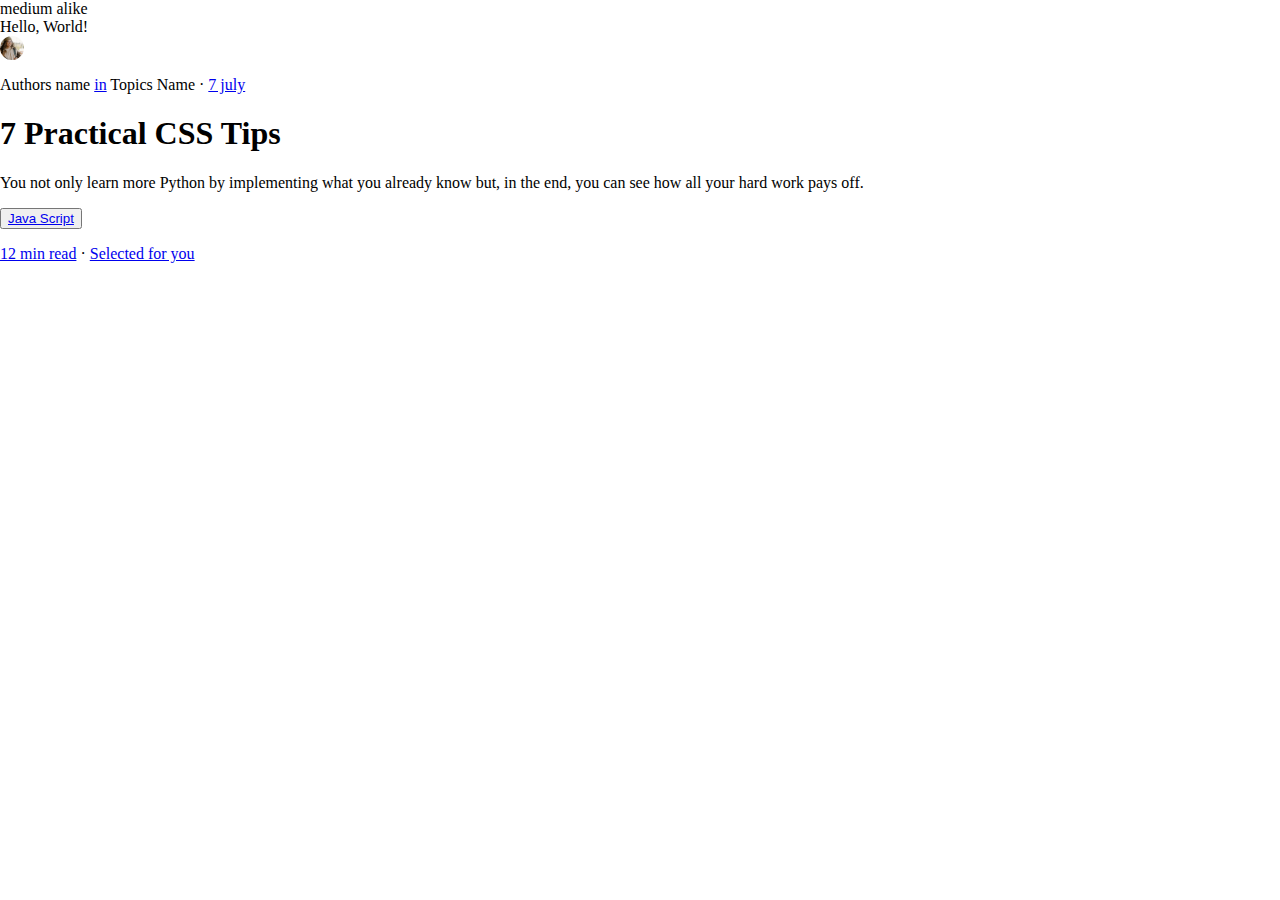
==== index.html @ d9d0582e "save 1" ====
<!DOCTYPE html>
<html lang="en">

<head>
    <meta charset="UTF-8">
    <meta name="viewport" content="width=device-width, initial-scale=1.0">
    <link rel="stylesheet" href="./css/main.css">
    <title>Document</title>
</head>

<body>
    <header>
        <div class="container">
            <div class="header-logo-1">medium alike</div>
            <div class="header-logo-2">Hello, World!</div>
        </div>
    </header>

    <div class="news-list">
        <div class="container">
            <div class="news-block">

                <div class="news">
                    <div class="authors">
                        <div class="auth-logo">
                            <img src="./img/author.svg" alt="">
                        </div>
                        <p>Authors name 
                            <a href="#">in</a> 
                            Topics Name · 
                            <a href="#">7 july</a>
                        </p>
                    </div>

                    <div class="text">
                        <h1 class="title">7 Practical CSS Tips </h1>
                        <p>
                            You not only learn more Python by implementing what you already know but, 
                            in the end, you can see how all your hard work pays off. 
                        </p>
                    </div>

                    <div class="button-line">
                        <button class="btn">
                            <a href="#">Java Script</a>
                        </button>
                        <p>
                            <a href="#">12 min read</a>
                            ·
                            <a href="#">Selected for you</a>
                        </p>
                        
                    </div>
                </div>

                <div class="img">
                    <img src="./img/1.svg" alt="">
                </div>

            </div>

            <div class="divider">
                <span class="divider"> </span>
            </div>

        </div>
    </div>

</body>

</html>
---- css/main.css ----
body {
    margin: 0;
    width: 100%;
}

img {
    max-width: 100%;
    display: flex;
}

/* ========================================== Header ======================================================= */
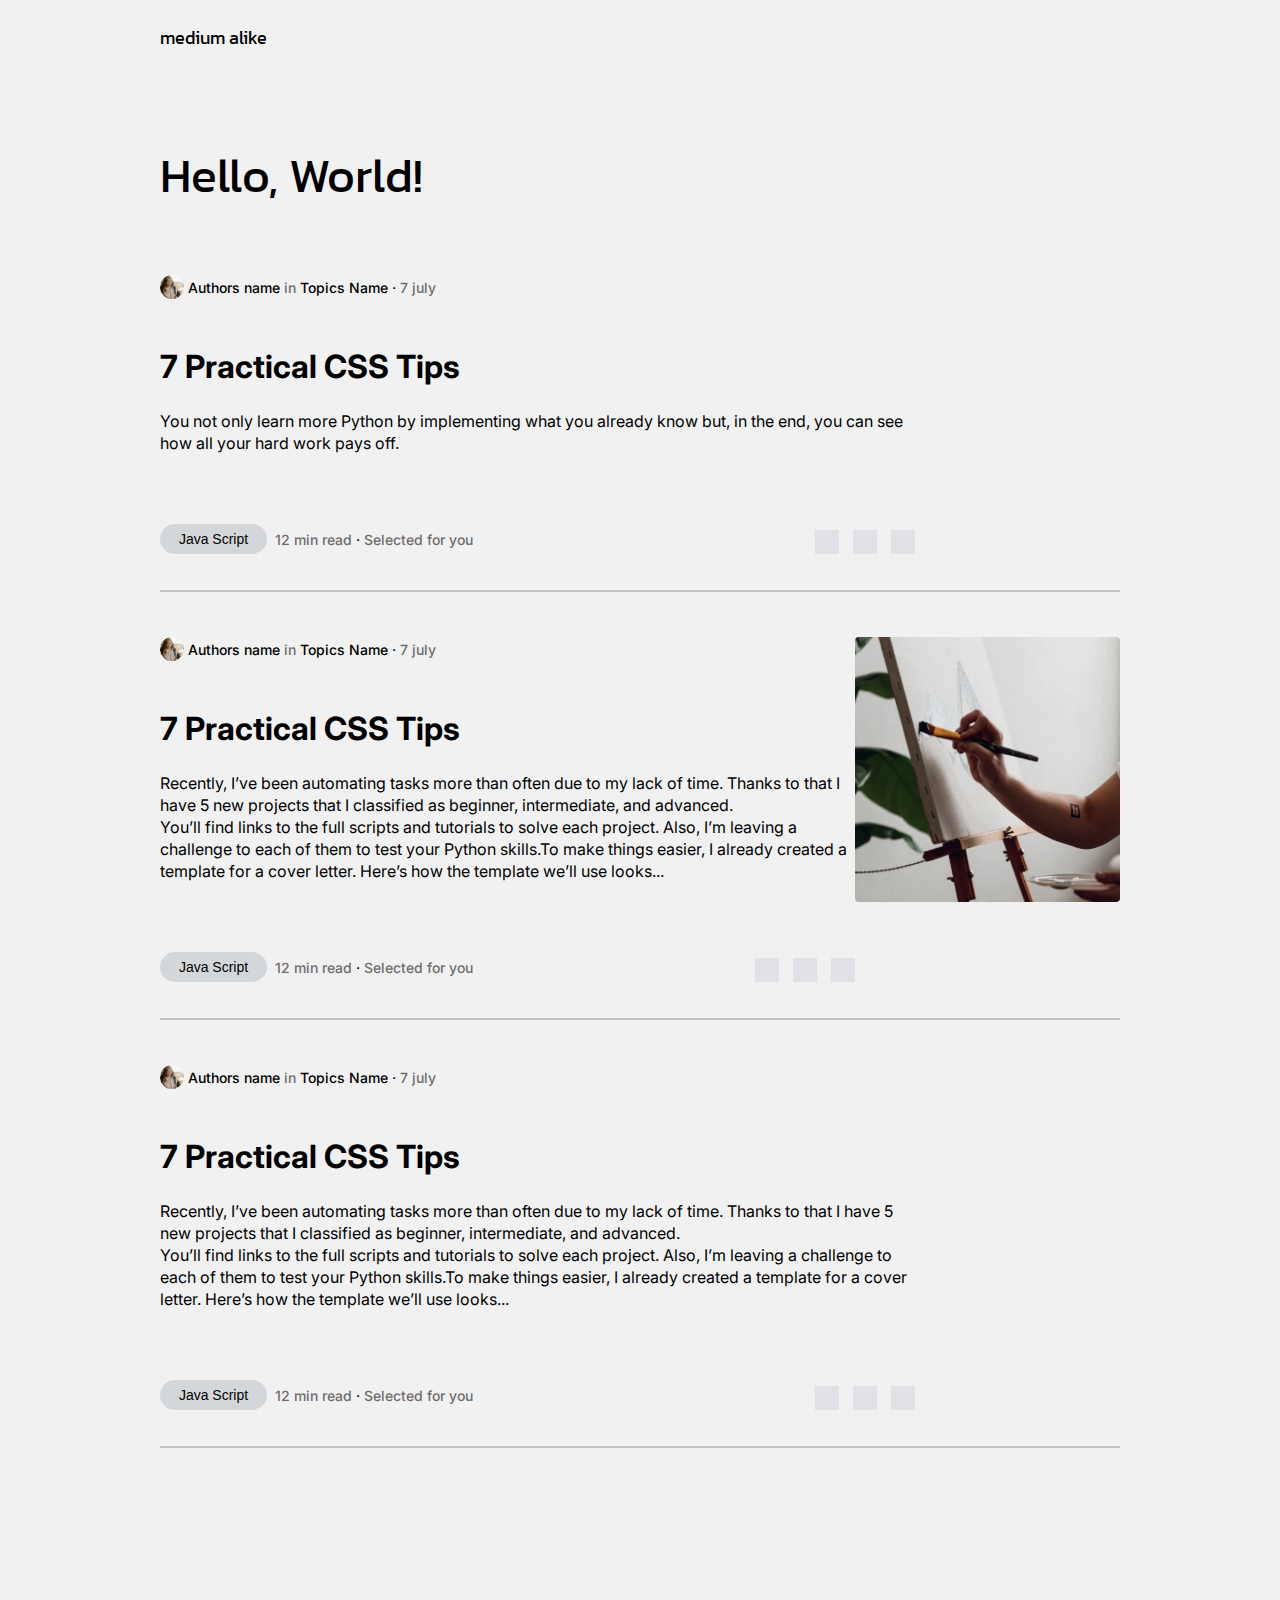
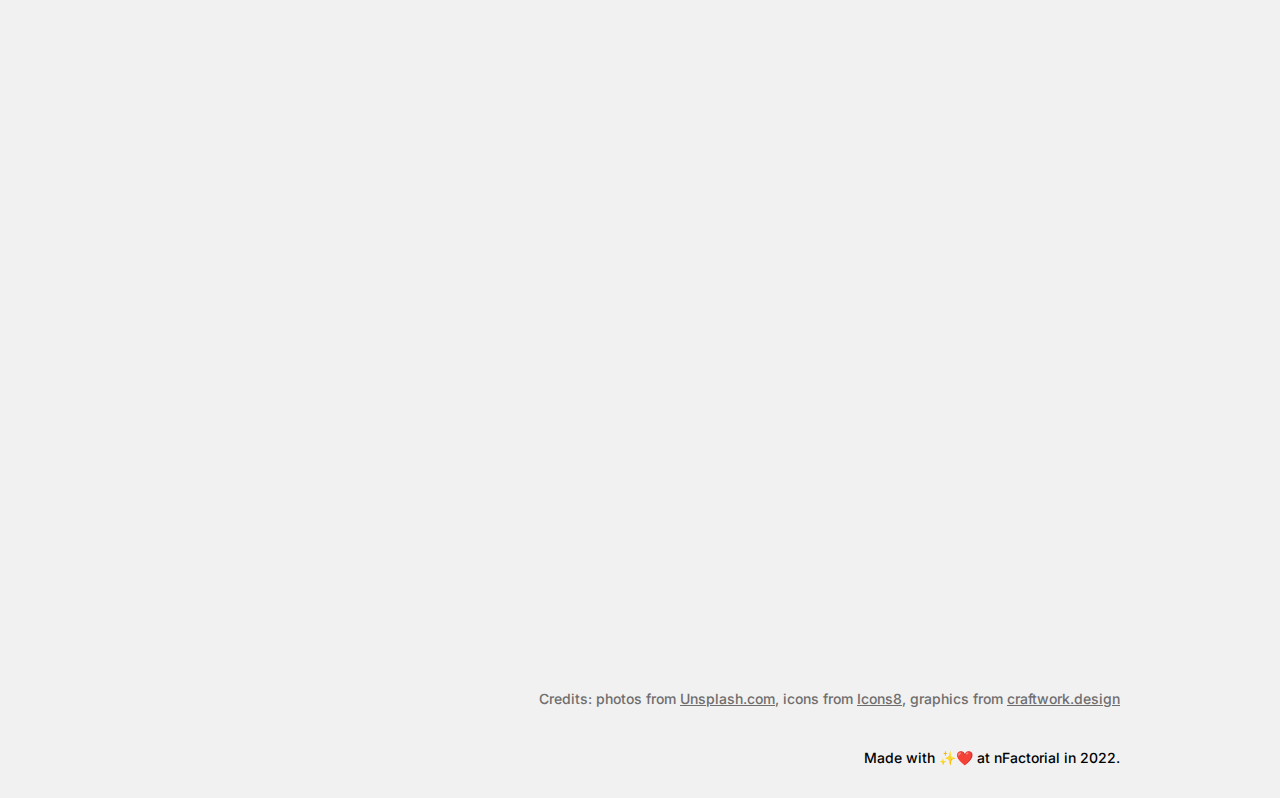
==== commit 2a3cb172: "finished first page" ====
--- a/index.html
+++ b/index.html
@@ -5,66 +5,212 @@
     <meta charset="UTF-8">
     <meta name="viewport" content="width=device-width, initial-scale=1.0">
     <link rel="stylesheet" href="./css/main.css">
+    <link href="https://fonts.googleapis.com/css2?family=Kanit:wght@500&display=swap" rel="stylesheet">
+    <link href="https://fonts.googleapis.com/css2?family=Inter:wght@100..900&family=Kanit:wght@400;500;700&display=swap" rel="stylesheet">
     <title>Document</title>
 </head>
 
 <body>
-    <header>
+
+    <!-- Header -->
+    <header class="header">
         <div class="container">
             <div class="header-logo-1">medium alike</div>
             <div class="header-logo-2">Hello, World!</div>
         </div>
     </header>
 
-    <div class="news-list">
+    <div class="main">
+        <!-- News List 1 -->
+        <div class="news-list">
+            <div class="container">
+                <div class="news-block">
+
+                    <div class="news">
+                        <div class="authors">
+                            <div class="auth-logo">
+                                <img src="./img/author.svg" alt="">
+                            </div>
+                            <p>Authors name 
+                                <a href="#">in</a> 
+                                Topics Name · 
+                                <a href="#">7 july</a>
+                            </p>
+                        </div>
+
+                        <div class="text">
+                            <h1 class="title">7 Practical CSS Tips </h1>
+                            <p>
+                                You not only learn more Python by implementing what you already know but, 
+                                in the end, you can see how all your hard work pays off. 
+                            </p>
+                        </div>
+
+                        <div class="button-actions">
+                            <div class="button-line">
+                                <button class="btn">
+                                    <a href="#">Java Script</a>
+                                </button>
+                                <p>
+                                    <a href="#">12 min read</a>
+                                    ·
+                                    <a href="#">Selected for you</a>
+                                </p>
+                            </div>
+                            <div class="actions">
+                                <img src="./img/actions.svg" alt="">
+                            </div>
+                            
+                        </div>
+                    </div>
+
+                    <div class="img">
+                        <img src="./img/1.svg" alt="">
+                    </div>
+
+                </div>
+
+                <div class="divider">
+                    <span class="divider"> </span>
+                </div>
+
+            </div>
+        </div>
+
+        <!-- News List 2 -->
+        <div class="news-list">
+            <div class="container">
+                <div class="news-block">
+
+                    <div class="news">
+                        <div class="authors">
+                            <div class="auth-logo">
+                                <img src="./img/author.svg" alt="">
+                            </div>
+                            <p>Authors name 
+                                <a href="#">in</a> 
+                                Topics Name · 
+                                <a href="#">7 july</a>
+                            </p>
+                        </div>
+
+                        <div class="text">
+                            <h1 class="title">7 Practical CSS Tips </h1>
+                            <p>
+                                Recently, I’ve been automating tasks more than often due to my lack of time. 
+                                Thanks to that I have 5 new projects that I classified as beginner, intermediate, and advanced.<br>
+                                You’ll find links to the full scripts and tutorials to solve each project. Also, I’m leaving a 
+                                challenge to each of them to test your Python skills.To make things easier, I already created a 
+                                template for a cover letter. Here’s how the template we’ll use looks... 
+                            </p>
+                        </div>
+
+                        <div class="button-actions">
+                            <div class="button-line">
+                                <button class="btn">
+                                    <a href="#">Java Script</a>
+                                </button>
+                                <p>
+                                    <a href="#">12 min read</a>
+                                    ·
+                                    <a href="#">Selected for you</a>
+                                </p>
+                            </div>
+                            <div class="actions">
+                                <img src="./img/actions.svg" alt="">
+                            </div>
+                            
+                        </div>
+                    </div>
+
+                    <div class="img">
+                        <img src="./img/2.svg" alt="">
+                    </div>
+
+                </div>
+
+                <div class="divider">
+                    <span class="divider"> </span>
+                </div>
+
+            </div>
+        </div>
+
+        <!-- News List 3 -->
+        <div class="news-list">
+            <div class="container">
+                <div class="news-block">
+
+                    <div class="news">
+                        <div class="authors">
+                            <div class="auth-logo">
+                                <img src="./img/author.svg" alt="">
+                            </div>
+                            <p>Authors name 
+                                <a href="#">in</a> 
+                                Topics Name · 
+                                <a href="#">7 july</a>
+                            </p>
+                        </div>
+
+                        <div class="text">
+                            <h1 class="title">7 Practical CSS Tips </h1>
+                            <p>
+                                Recently, I’ve been automating tasks more than often due to my lack of time. 
+                                Thanks to that I have 5 new projects that I classified as beginner, intermediate, and advanced.<br>
+                                You’ll find links to the full scripts and tutorials to solve each project. Also, I’m leaving a 
+                                challenge to each of them to test your Python skills.To make things easier, I already created a 
+                                template for a cover letter. Here’s how the template we’ll use looks...  
+                            </p>
+                        </div>
+
+                        <div class="button-actions">
+                            <div class="button-line">
+                                <button class="btn">
+                                    <a href="#">Java Script</a>
+                                </button>
+                                <p>
+                                    <a href="#">12 min read</a>
+                                    ·
+                                    <a href="#">Selected for you</a>
+                                </p>
+                            </div>
+                            <div class="actions">
+                                <img src="./img/actions.svg" alt="">
+                            </div>
+                            
+                        </div>
+                    </div>
+
+                    <div class="img">
+                        <img src="./img/3.svg" alt="">
+                    </div>
+
+                </div>
+
+                <div class="divider">
+                    <span class="divider"> </span>
+                </div>
+
+            </div>
+        </div>
+
+    </div>
+ 
+    <footer class="footer">
         <div class="container">
-            <div class="news-block">
-
-                <div class="news">
-                    <div class="authors">
-                        <div class="auth-logo">
-                            <img src="./img/author.svg" alt="">
-                        </div>
-                        <p>Authors name 
-                            <a href="#">in</a> 
-                            Topics Name · 
-                            <a href="#">7 july</a>
-                        </p>
-                    </div>
-
-                    <div class="text">
-                        <h1 class="title">7 Practical CSS Tips </h1>
-                        <p>
-                            You not only learn more Python by implementing what you already know but, 
-                            in the end, you can see how all your hard work pays off. 
-                        </p>
-                    </div>
-
-                    <div class="button-line">
-                        <button class="btn">
-                            <a href="#">Java Script</a>
-                        </button>
-                        <p>
-                            <a href="#">12 min read</a>
-                            ·
-                            <a href="#">Selected for you</a>
-                        </p>
-                        
-                    </div>
-                </div>
-
-                <div class="img">
-                    <img src="./img/1.svg" alt="">
-                </div>
-
-            </div>
-
-            <div class="divider">
-                <span class="divider"> </span>
-            </div>
-
-        </div>
-    </div>
+            <div class="footer-menu">
+                <p>
+                    Credits: photos from
+                    <a href="#">Unsplash.com,</a> icons from 
+                    <a href="#">Icons8,</a> graphics from 
+                    <a href="#">craftwork.design</a>
+                </p>
+            </div>
+            <!-- <div class="ending"></div> -->
+            <p>Made with ✨❤️ at nFactorial in 2022.</p>
+        </div>
+    </footer>
 
 </body>
 
--- a/css/main.css
+++ b/css/main.css
@@ -1,11 +1,146 @@
 body {
     margin: 0;
     width: 100%;
+    background-color: rgba(241, 241, 241, 1)
 }
 
 img {
-    max-width: 100%;
+    max-width: 265px;
     display: flex;
 }
 
+.container {
+    margin: 0 160px;
+}
+
 /* ========================================== Header ======================================================= */
+.header {
+    font-family: Kanit;
+    color: rgba(0, 0, 0, 1);
+}
+
+.header-logo-1 {
+    padding: 24px 0;
+    font-size: 18px;
+}
+
+.header-logo-2 {
+    padding: 64px 0;
+    font-size: 48px;
+}
+
+/* ========================================== News List ======================================================= */
+.news-block {
+    height: 100%;
+    display: flex;
+    justify-content: space-between;
+    font-family: Inter;
+    color: rgba(0, 0, 0, 1);
+}
+
+.news {
+    max-width: 755px;
+}
+
+.news a {
+    color: rgb(111, 109, 109);
+    text-decoration: none;
+}
+
+
+.authors {
+    display: flex;
+    align-items: center;
+    height: 24px;
+}
+
+.authors p {
+    margin: 0 0 0 4px;
+    font-size: 14px;
+    font-weight: 500;
+}
+
+.title {
+    margin: 48px 0 24px 0;
+    font-weight: 700;
+}
+
+.text p {
+    margin: 0 0 70px 0;
+    font-size: 16px;
+    font-weight: 400;
+    line-height: 22px;
+}
+
+.button-actions {
+    max-width: 100%;
+    display: flex;
+    justify-content: space-between;
+}
+
+.button-line {
+    display: flex;
+    height: 30px;
+    align-items: center;
+}
+
+.button-line p {
+    margin: 0 0 0 8px;
+    font-size: 14px;
+    font-weight: 500;
+}
+
+.btn {
+    width: 107px;
+    height: 30px;
+    
+    border-radius: 100px;
+    border: none;
+    background-color: rgba(8, 30, 52, 0.12);
+}
+
+.btn a {
+    font-size: 14px;
+    font-weight: 500;
+    color: rgba(0, 0, 0, 1);
+}
+
+.actions {
+    align-self: end;
+}
+
+.divider span:after {
+    margin: 36px 0 45px 0;
+    content: '';
+    border: 1px solid rgba(111, 109, 109, 0.364);
+    display: block;
+}
+
+.main div:last-child.news-list .divider span::after{
+    margin-bottom: 0;
+}
+
+/* ========================================== Footer ======================================================= */
+.footer {
+    padding-bottom: 32px;
+    height: 918px;
+    display: flex;
+    align-items: end;
+}
+.footer p {
+    margin: 0;
+    font-family: Inter;
+    font-size: 14px;
+    font-weight: 500;
+
+}
+
+.footer .container {
+    width: 100%;
+    text-align: right;
+}
+
+.footer-menu, a{
+    margin-bottom: 42px;
+    color: rgb(111, 109, 109);
+}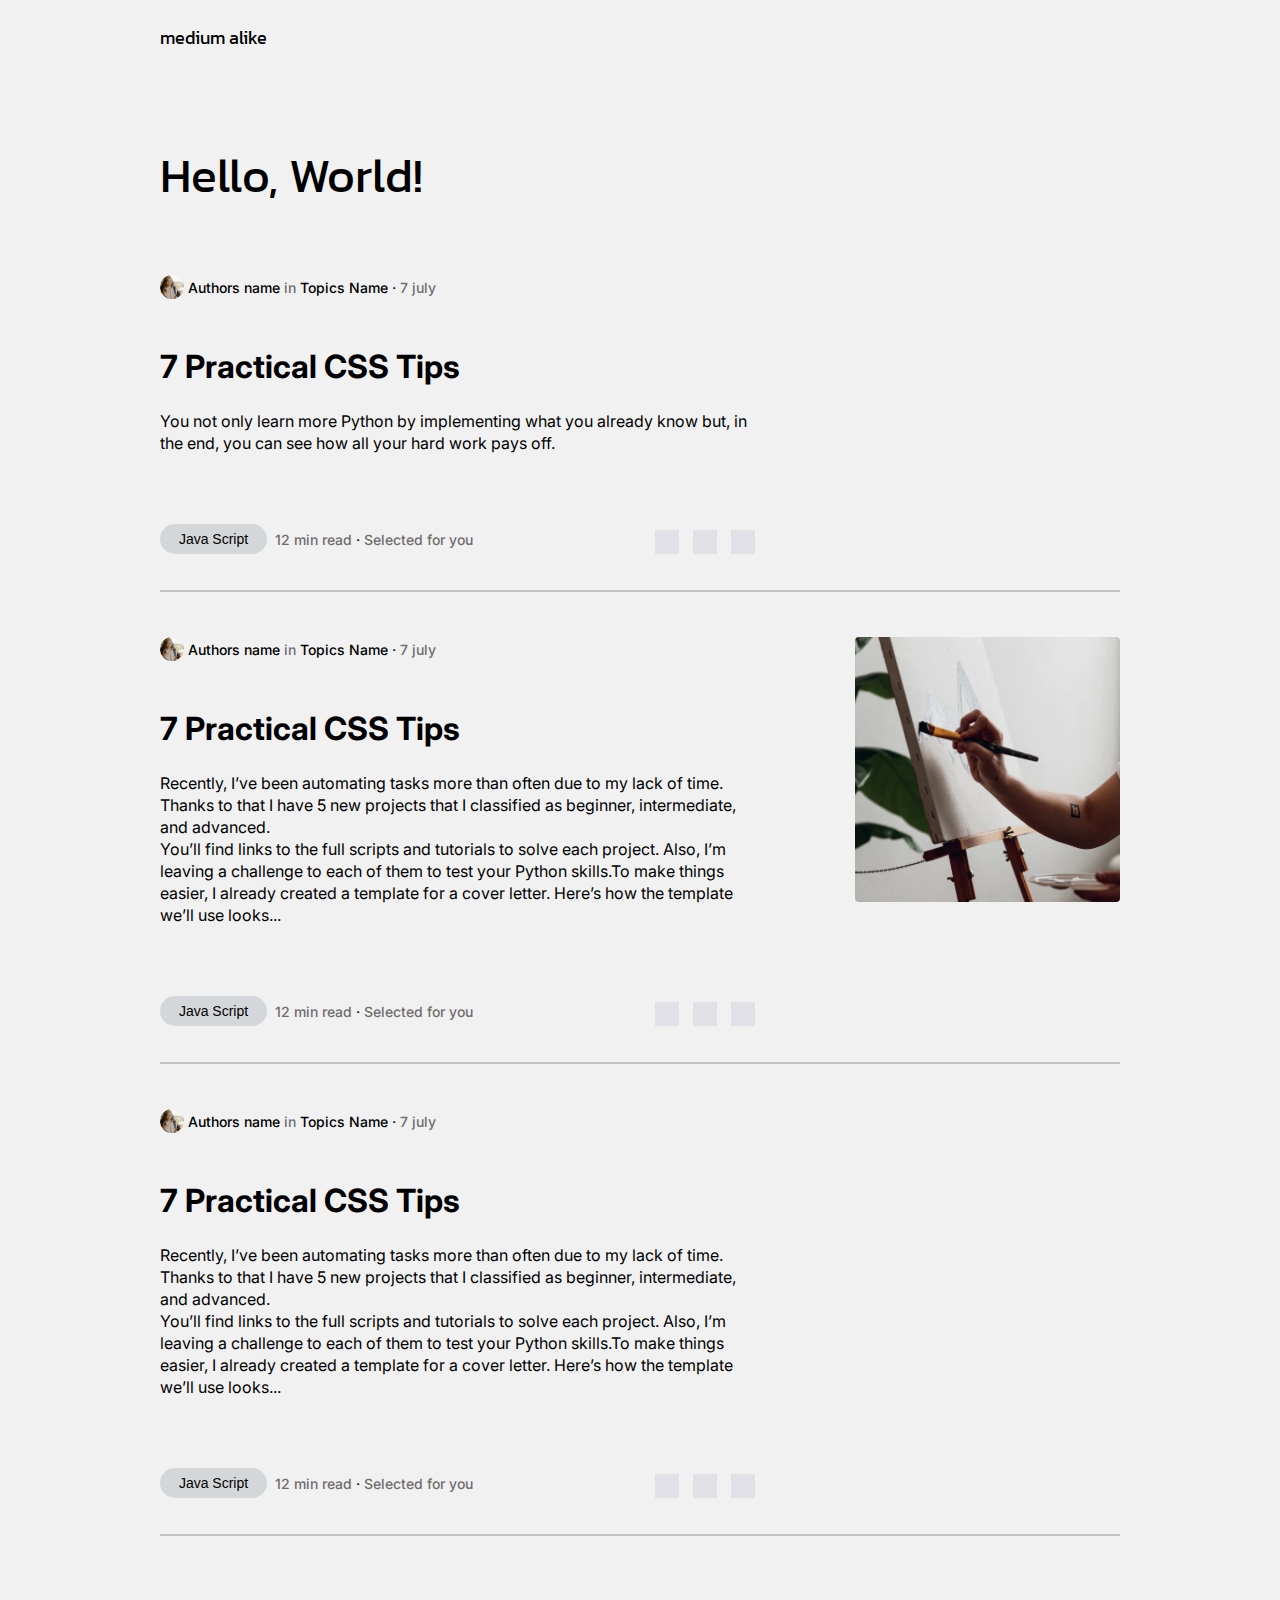
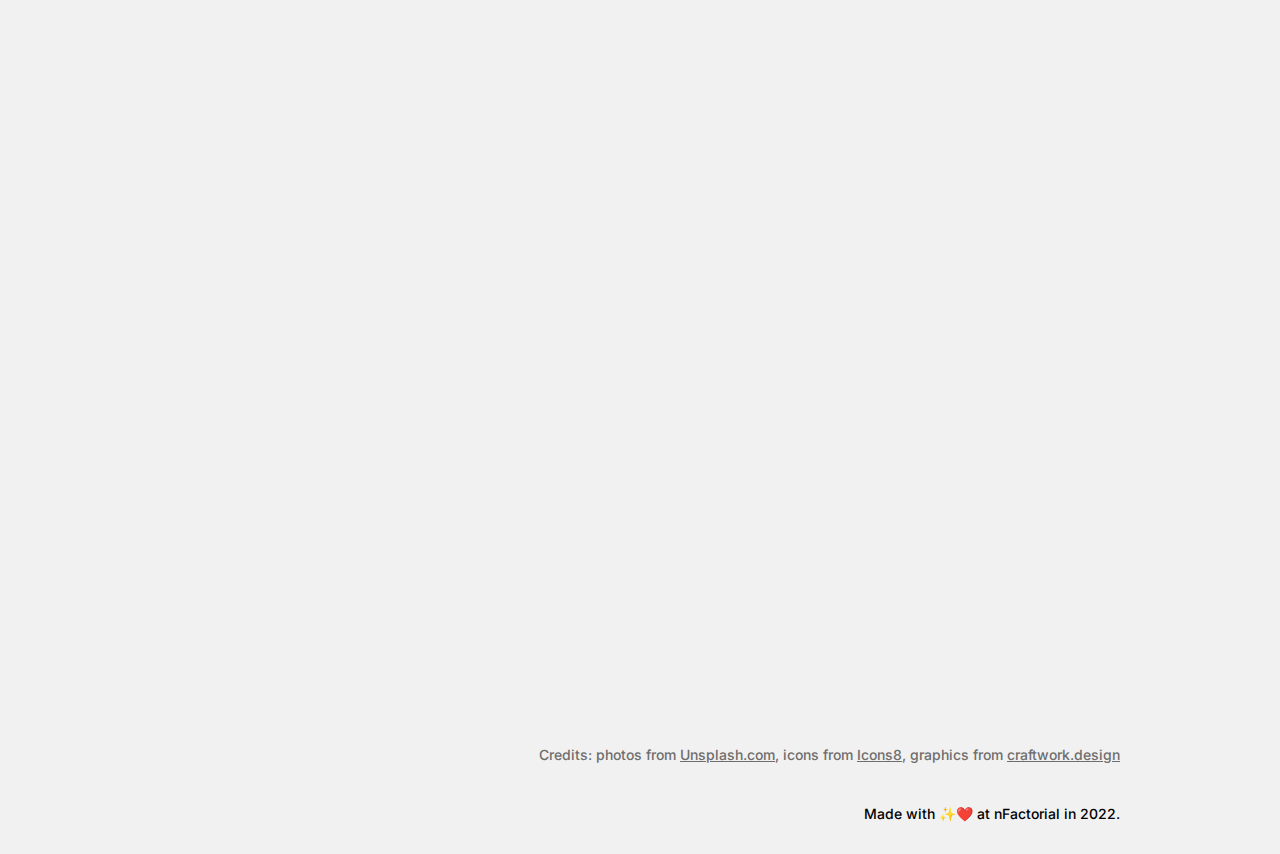
==== commit 1464de48: "working on page 2" ====
--- a/index.html
+++ b/index.html
@@ -39,7 +39,9 @@
                         </div>
 
                         <div class="text">
-                            <h1 class="title">7 Practical CSS Tips </h1>
+                            <h1 class="title">
+                                <a href="news.html">7 Practical CSS Tips </a>
+                            </h1>
                             <p>
                                 You not only learn more Python by implementing what you already know but, 
                                 in the end, you can see how all your hard work pays off. 
--- a/css/main.css
+++ b/css/main.css
@@ -5,7 +5,7 @@
 }
 
 img {
-    max-width: 265px;
+    max-width: 100%;
     display: flex;
 }
 
@@ -39,7 +39,7 @@
 }
 
 .news {
-    max-width: 755px;
+    max-width: 62%;
 }
 
 .news a {
@@ -63,6 +63,14 @@
 .title {
     margin: 48px 0 24px 0;
     font-weight: 700;
+}
+
+.title a {
+    color: rgba(0, 0, 0, 1);
+}
+
+.title a:hover {
+    color: rgb(111, 109, 109);
 }
 
 .text p {
@@ -123,10 +131,13 @@
 /* ========================================== Footer ======================================================= */
 .footer {
     padding-bottom: 32px;
-    height: 918px;
-    display: flex;
+    display: flex;
+    height: 886px;
     align-items: end;
-}
+    justify-content: end;
+    text-align: right;
+}
+
 .footer p {
     margin: 0;
     font-family: Inter;
@@ -135,12 +146,70 @@
 
 }
 
-.footer .container {
-    width: 100%;
-    text-align: right;
-}
-
 .footer-menu, a{
     margin-bottom: 42px;
     color: rgb(111, 109, 109);
-}+}
+
+/* ================================================== News ========================================== */
+.page {
+    margin-top: 96px;
+    max-height: 100%;
+}
+
+.news-1 {
+    max-width: 100%;
+}
+
+.authors-page {
+    height: 64px;
+}
+
+.authors-page p {
+    font-size: 18px;
+    margin-left: 16px;
+}
+
+.authors-page a {
+    font-size: 14px;
+}
+
+.info {
+    height: 64px;
+    display: flex;
+    flex-direction: column;
+    justify-content: space-around;
+}
+
+.photo img{
+    width: 64px;
+    height: 64px;
+}
+
+.title-1 {
+    margin-top: 70px;
+    font-size: 34px;
+}
+
+.text-1 p{
+    font-size: 24px;
+    line-height: 63px;
+}
+
+/* ================================================== Footer-news ========================================== */
+.footer-news {
+    padding-bottom: 32px;
+    display: flex;
+    min-height: 414px;
+    align-items: end;
+    justify-content: end;
+    text-align: right;
+}
+
+.footer-news p {
+    margin: 0;
+    font-family: Inter;
+    font-size: 14px;
+    font-weight: 500;
+}
+
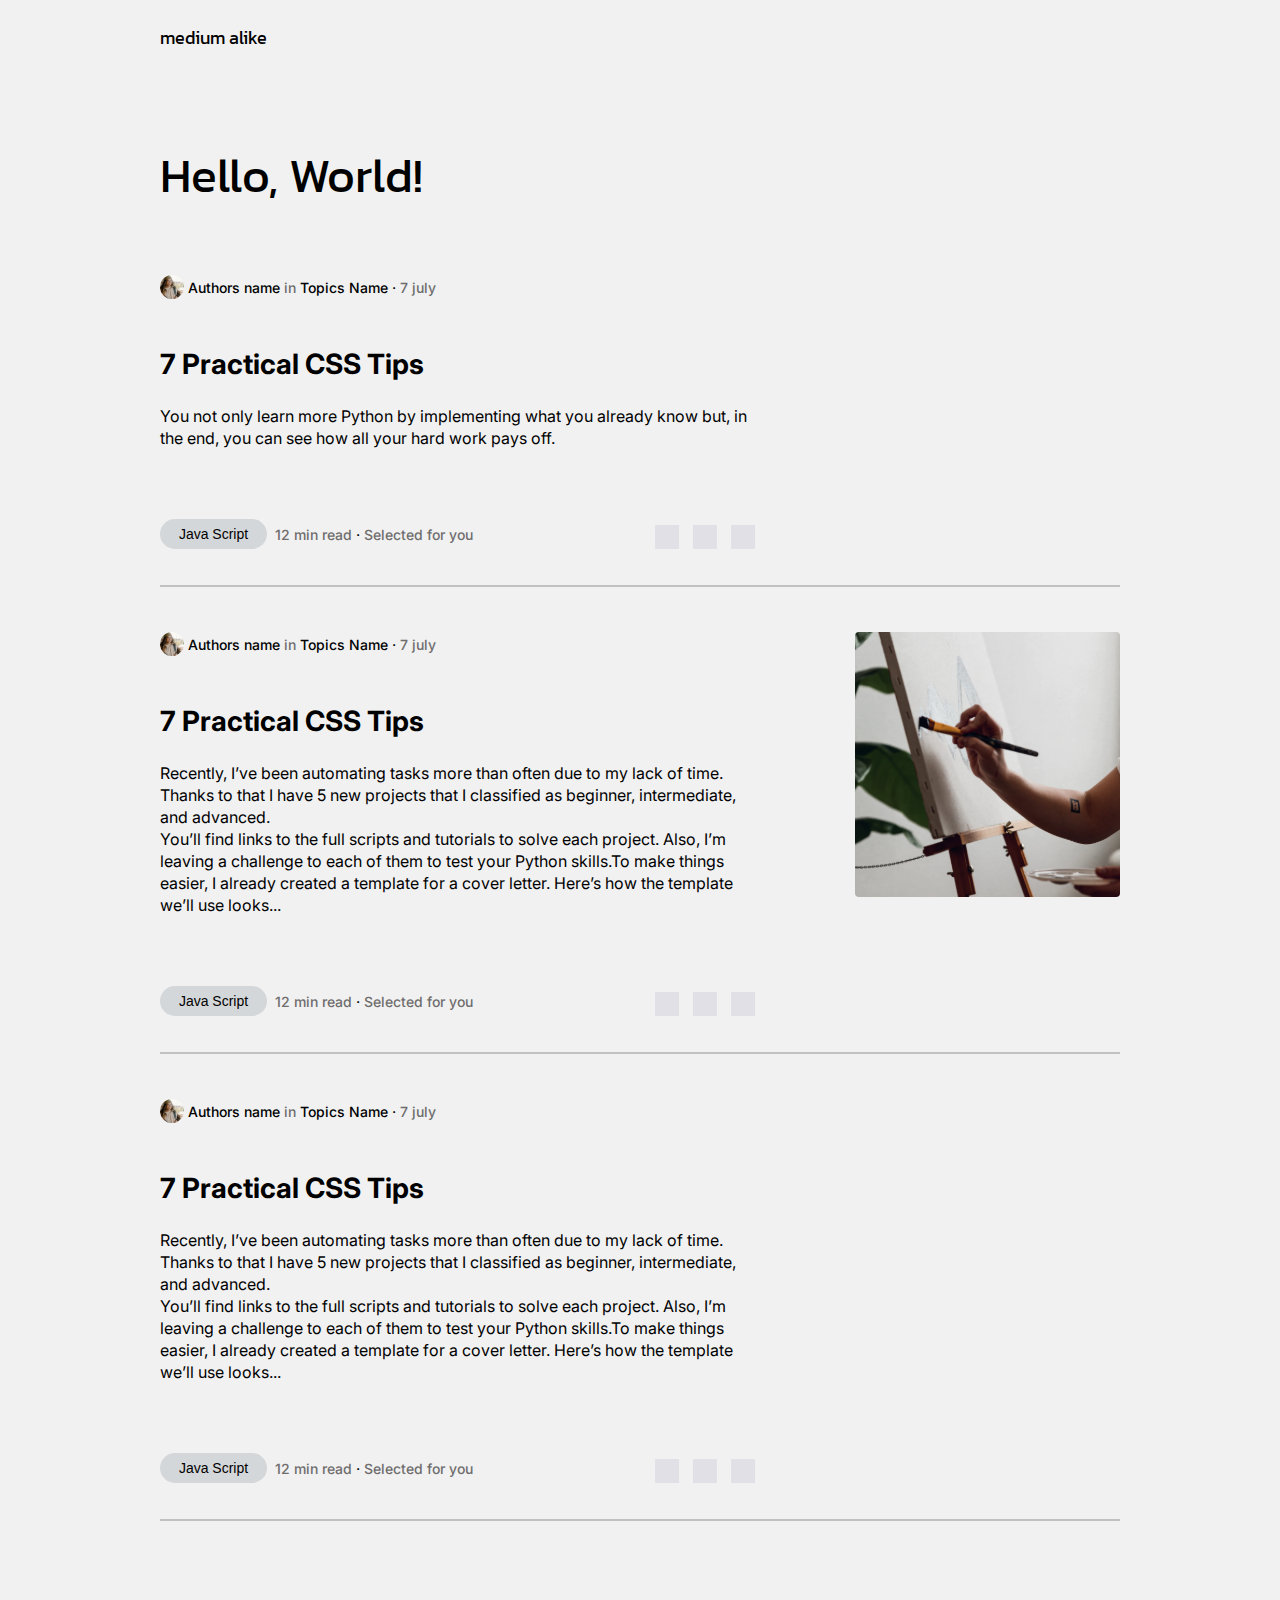
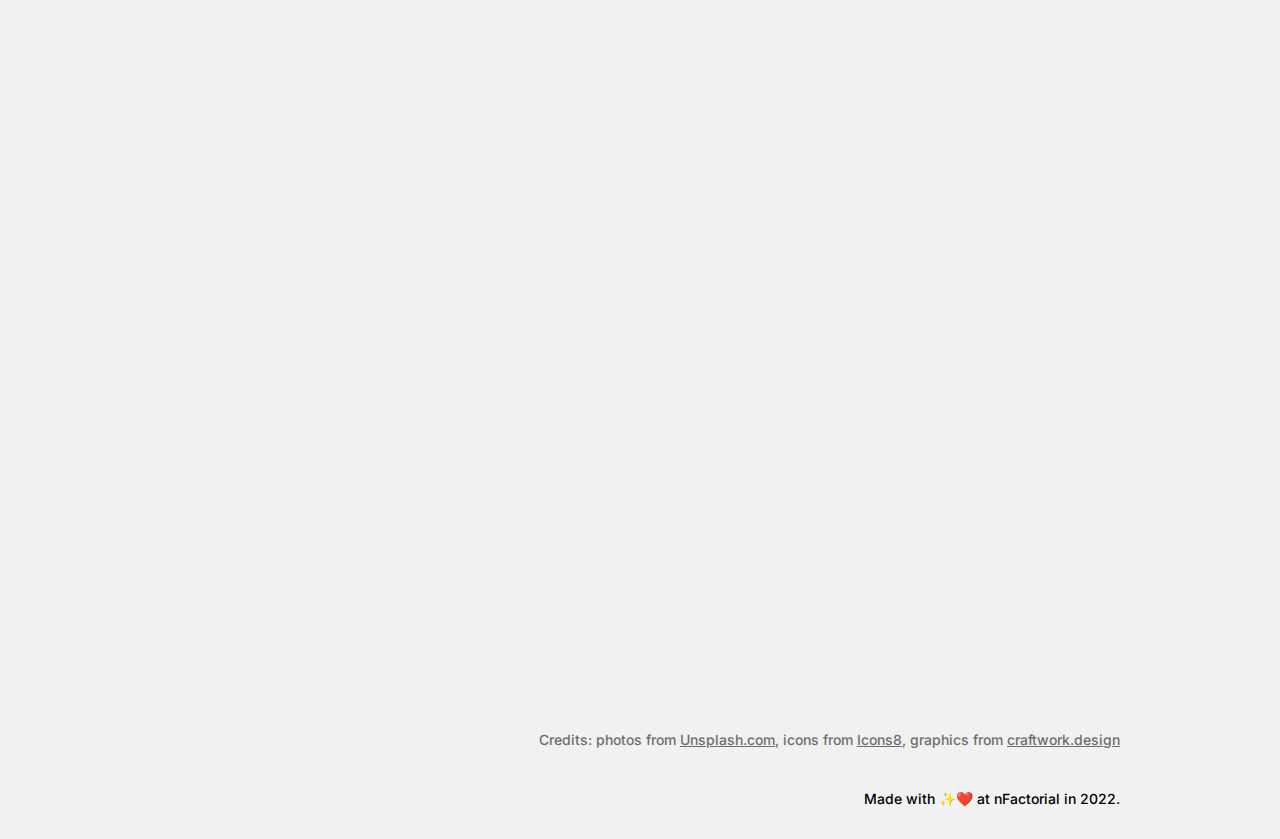
==== commit 7ba8a16d: "renamed index2" ====
--- a/index.html
+++ b/index.html
@@ -7,7 +7,7 @@
     <link rel="stylesheet" href="./css/main.css">
     <link href="https://fonts.googleapis.com/css2?family=Kanit:wght@500&display=swap" rel="stylesheet">
     <link href="https://fonts.googleapis.com/css2?family=Inter:wght@100..900&family=Kanit:wght@400;500;700&display=swap" rel="stylesheet">
-    <title>Document</title>
+    <title>Project 3</title>
 </head>
 
 <body>
@@ -40,7 +40,7 @@
 
                         <div class="text">
                             <h1 class="title">
-                                <a href="news.html">7 Practical CSS Tips </a>
+                                <a href="index2.html">7 Practical CSS Tips </a>
                             </h1>
                             <p>
                                 You not only learn more Python by implementing what you already know but, 
--- a/css/main.css
+++ b/css/main.css
@@ -62,6 +62,7 @@
 
 .title {
     margin: 48px 0 24px 0;
+    font-size: 28px;
     font-weight: 700;
 }
 
@@ -151,65 +152,5 @@
     color: rgb(111, 109, 109);
 }
 
-/* ================================================== News ========================================== */
-.page {
-    margin-top: 96px;
-    max-height: 100%;
-}
 
-.news-1 {
-    max-width: 100%;
-}
 
-.authors-page {
-    height: 64px;
-}
-
-.authors-page p {
-    font-size: 18px;
-    margin-left: 16px;
-}
-
-.authors-page a {
-    font-size: 14px;
-}
-
-.info {
-    height: 64px;
-    display: flex;
-    flex-direction: column;
-    justify-content: space-around;
-}
-
-.photo img{
-    width: 64px;
-    height: 64px;
-}
-
-.title-1 {
-    margin-top: 70px;
-    font-size: 34px;
-}
-
-.text-1 p{
-    font-size: 24px;
-    line-height: 63px;
-}
-
-/* ================================================== Footer-news ========================================== */
-.footer-news {
-    padding-bottom: 32px;
-    display: flex;
-    min-height: 414px;
-    align-items: end;
-    justify-content: end;
-    text-align: right;
-}
-
-.footer-news p {
-    margin: 0;
-    font-family: Inter;
-    font-size: 14px;
-    font-weight: 500;
-}
-
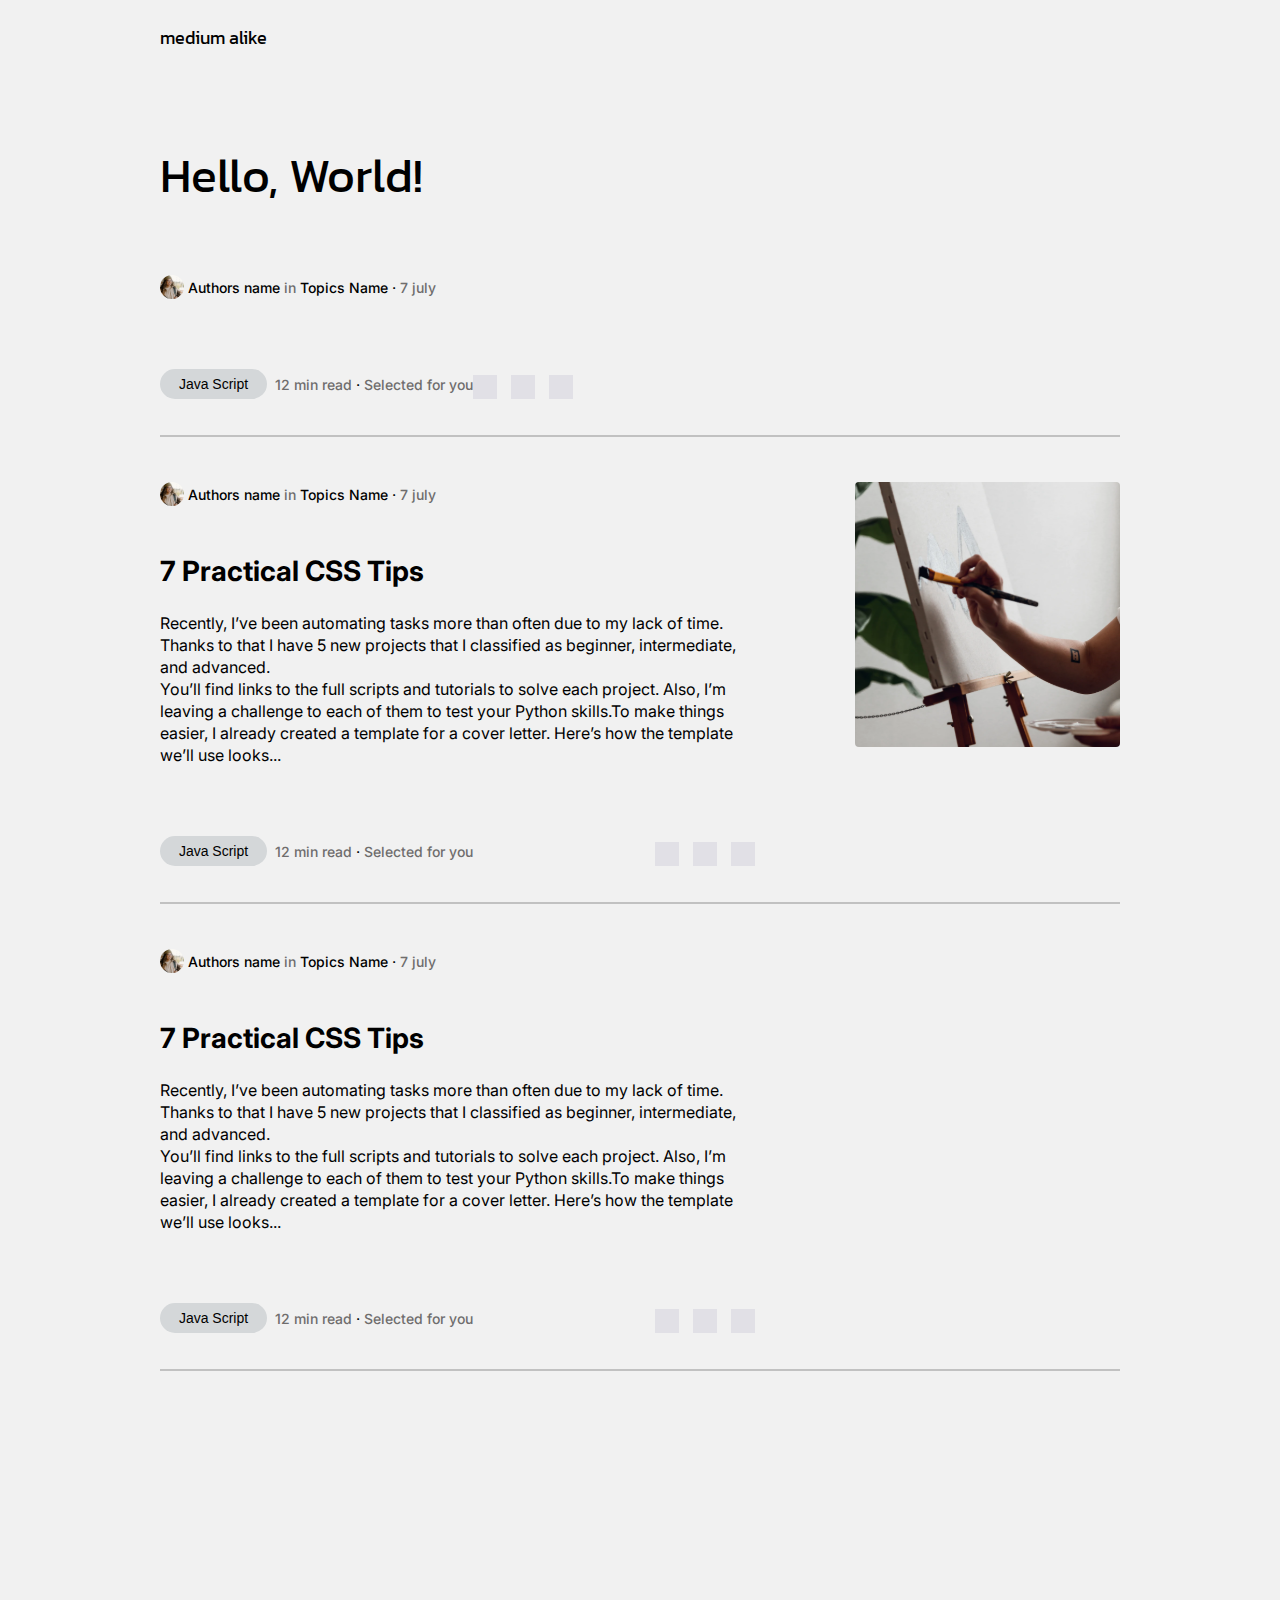
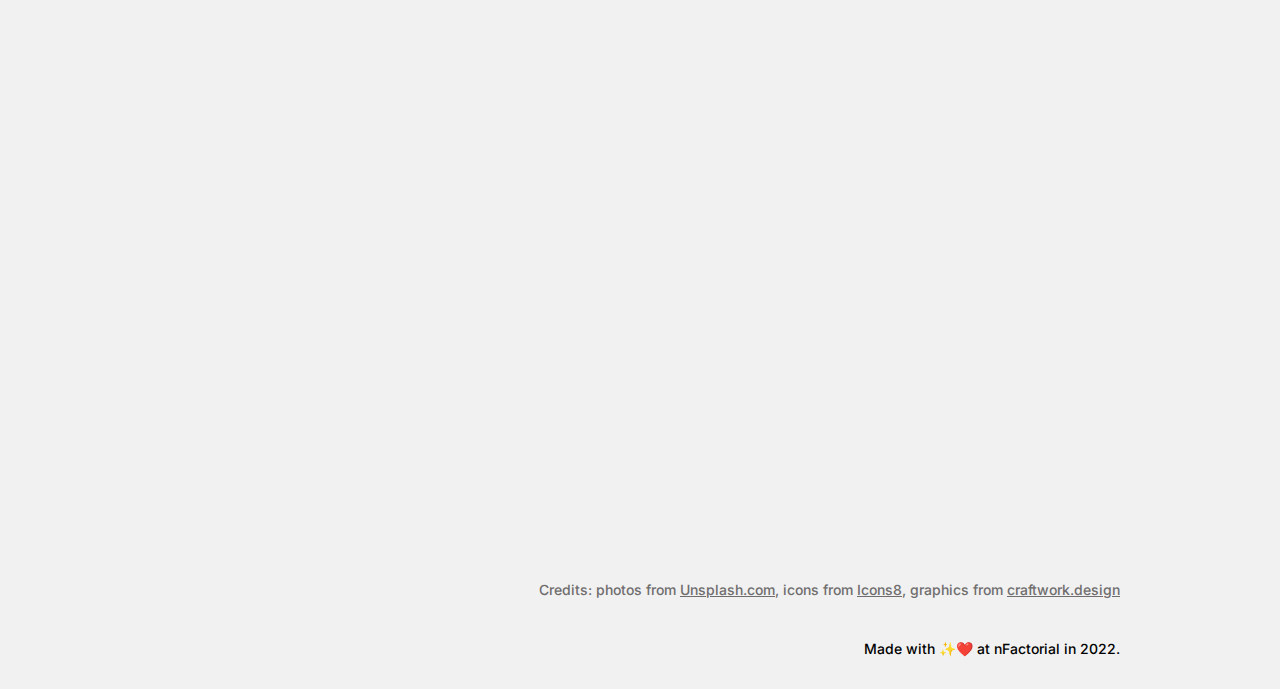
==== commit 906b3792: "working with fetch" ====
--- a/index.html
+++ b/index.html
@@ -20,13 +20,13 @@
         </div>
     </header>
 
-    <div class="main">
+    <div class="main" id="main">
         <!-- News List 1 -->
         <div class="news-list">
             <div class="container">
                 <div class="news-block">
 
-                    <div class="news">
+                    <div class="news" id="news">
                         <div class="authors">
                             <div class="auth-logo">
                                 <img src="./img/author.svg" alt="">
@@ -39,18 +39,20 @@
                         </div>
 
                         <div class="text">
-                            <h1 class="title">
-                                <a href="index2.html">7 Practical CSS Tips </a>
+                            <h1 class="title" id="title-1">
+                                <a href="index2.html">
+                                    <!-- 7 Practical CSS Tips  -->
+                                </a>
                             </h1>
-                            <p>
-                                You not only learn more Python by implementing what you already know but, 
-                                in the end, you can see how all your hard work pays off. 
+                            <p id="p-1">
+                                <!-- You not only learn more Python by implementing what you already know but, 
+                                in the end, you can see how all your hard work pays off.  -->
                             </p>
                         </div>
 
                         <div class="button-actions">
                             <div class="button-line">
-                                <button class="btn">
+                                <button class="btn" id="redirectButton">
                                     <a href="#">Java Script</a>
                                 </button>
                                 <p>
@@ -214,6 +216,8 @@
         </div>
     </footer>
 
+    <script src="./js/index.js"></script>
+
 </body>
 
 </html>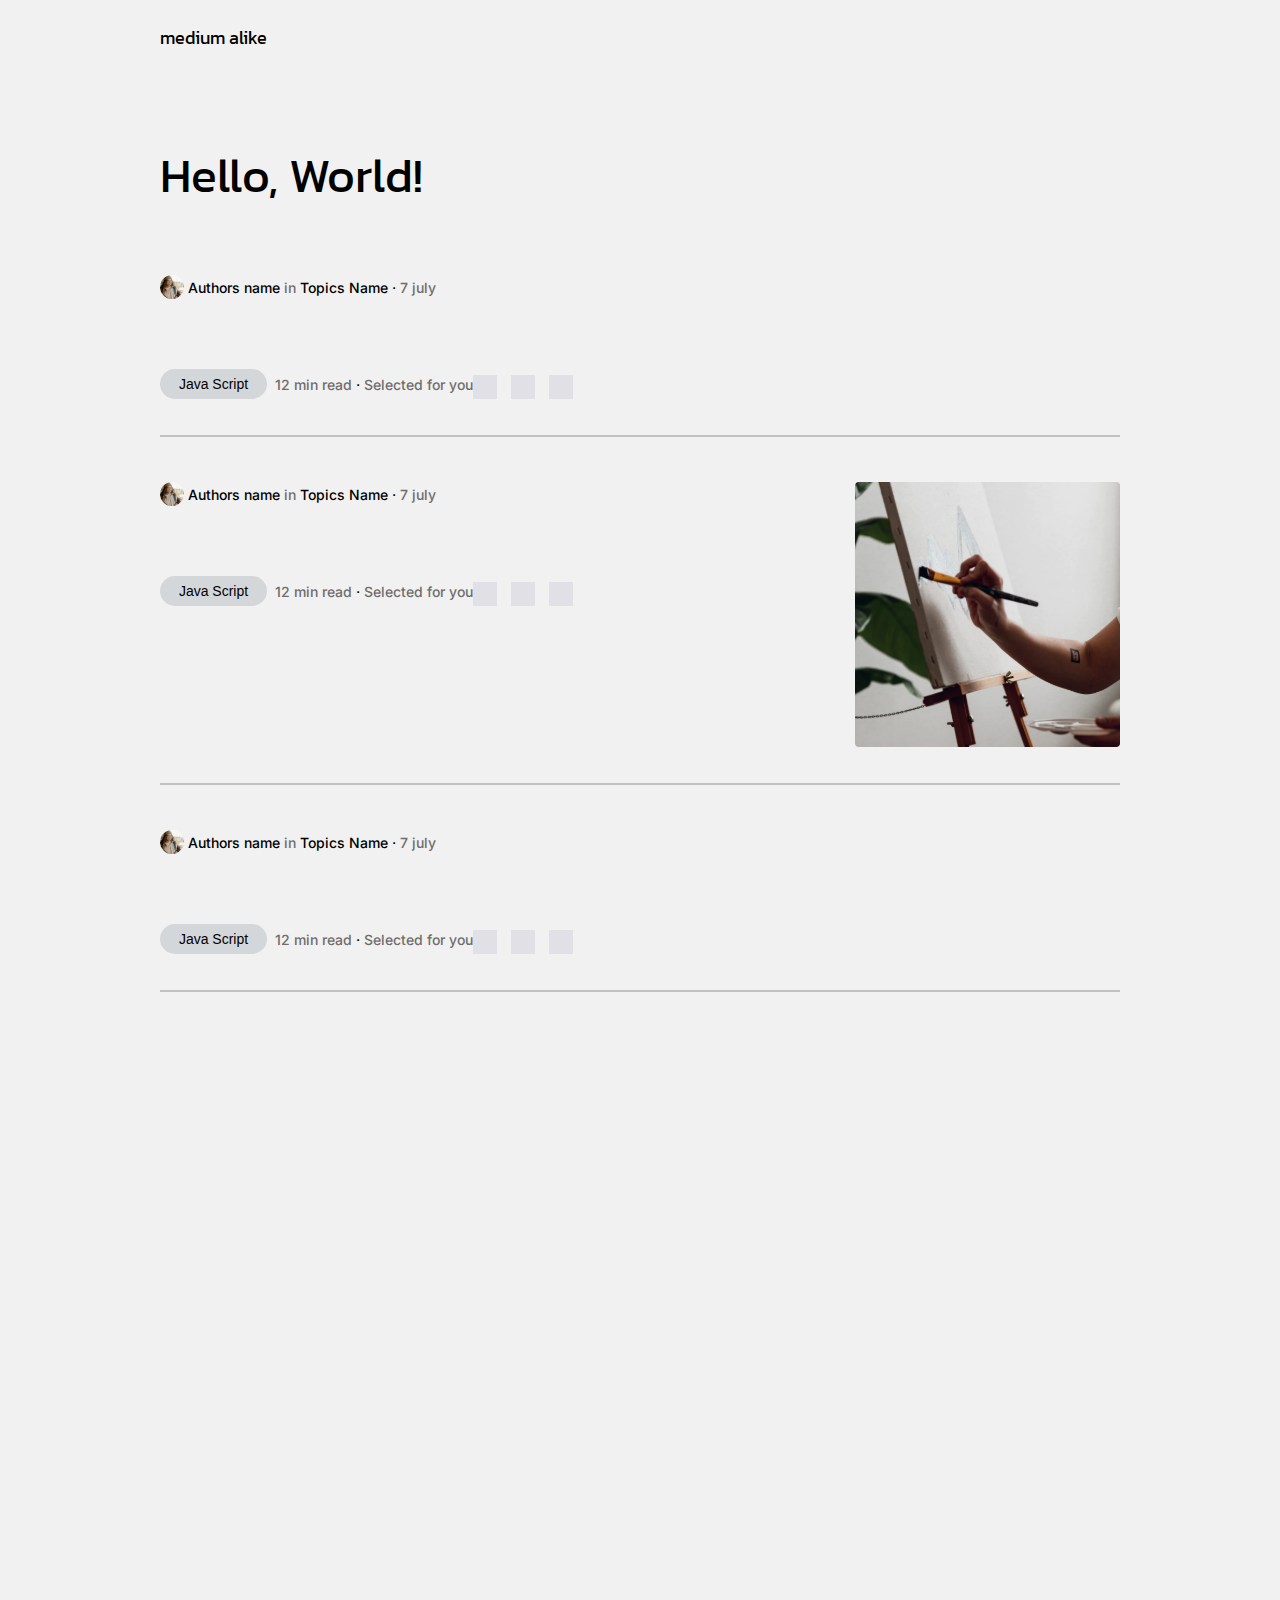
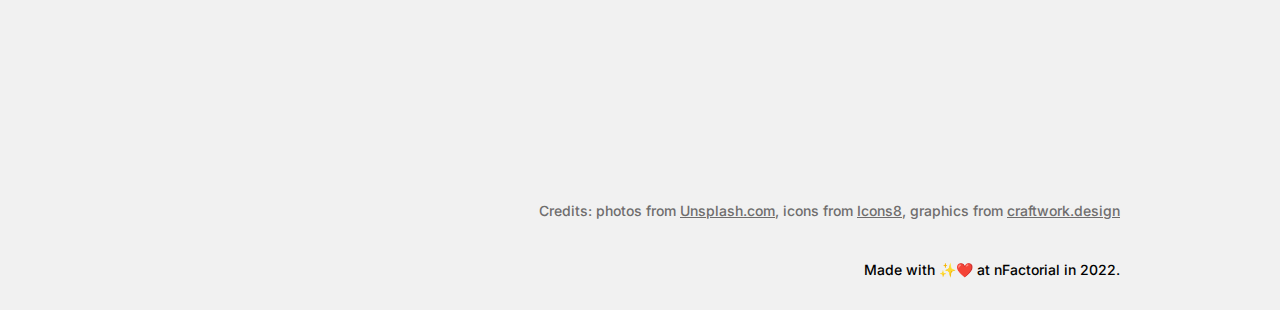
==== commit 96100255: "half job done" ====
--- a/index.html
+++ b/index.html
@@ -99,13 +99,17 @@
                         </div>
 
                         <div class="text">
-                            <h1 class="title">7 Practical CSS Tips </h1>
-                            <p>
-                                Recently, I’ve been automating tasks more than often due to my lack of time. 
+                            <h1 class="title" id="title-2">
+                                <a href="index2.html">
+                                    <!-- 7 Practical CSS Tips  -->
+                                </a>
+                            </h1>
+                            <p id="p-2">
+                                <!-- Recently, I’ve been automating tasks more than often due to my lack of time. 
                                 Thanks to that I have 5 new projects that I classified as beginner, intermediate, and advanced.<br>
                                 You’ll find links to the full scripts and tutorials to solve each project. Also, I’m leaving a 
                                 challenge to each of them to test your Python skills.To make things easier, I already created a 
-                                template for a cover letter. Here’s how the template we’ll use looks... 
+                                template for a cover letter. Here’s how the template we’ll use looks...  -->
                             </p>
                         </div>
 
@@ -158,13 +162,17 @@
                         </div>
 
                         <div class="text">
-                            <h1 class="title">7 Practical CSS Tips </h1>
-                            <p>
-                                Recently, I’ve been automating tasks more than often due to my lack of time. 
+                            <h1 class="title" id="title-3">
+                                <a href="index2.html">
+                                    <!-- 7 Practical CSS Tips  -->
+                                </a>
+                            </h1>
+                            <p id="p-3">
+                                <!-- Recently, I’ve been automating tasks more than often due to my lack of time. 
                                 Thanks to that I have 5 new projects that I classified as beginner, intermediate, and advanced.<br>
                                 You’ll find links to the full scripts and tutorials to solve each project. Also, I’m leaving a 
                                 challenge to each of them to test your Python skills.To make things easier, I already created a 
-                                template for a cover letter. Here’s how the template we’ll use looks...  
+                                template for a cover letter. Here’s how the template we’ll use looks...   -->
                             </p>
                         </div>
 
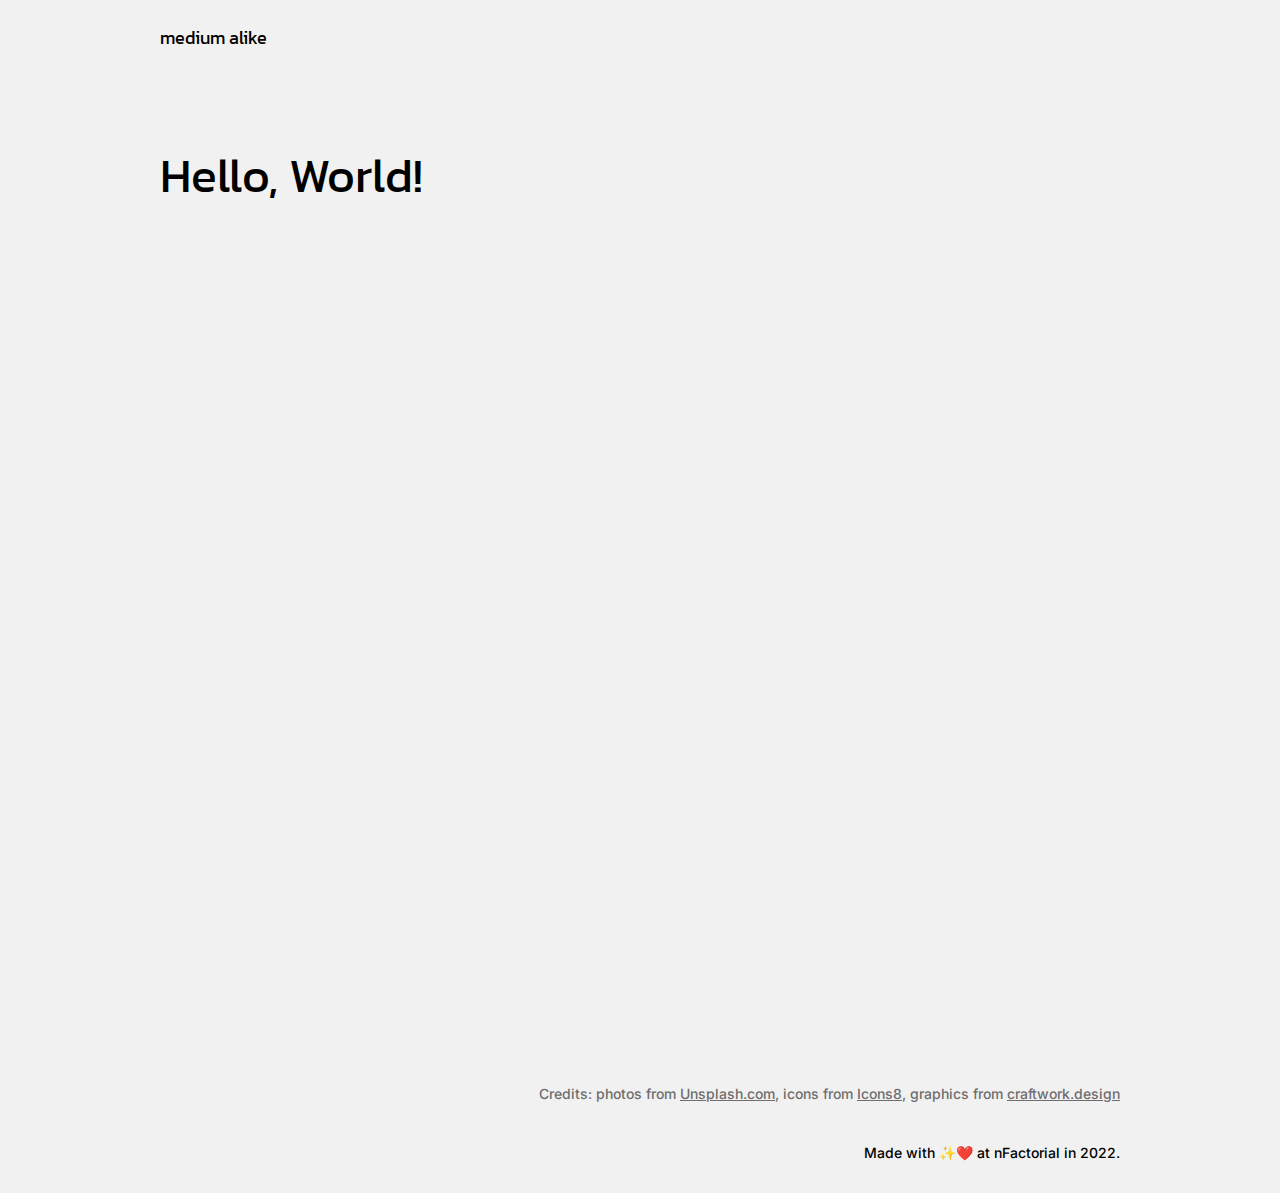
==== commit dd408f38: "changet to dynamic" ====
--- a/index.html
+++ b/index.html
@@ -21,191 +21,6 @@
     </header>
 
     <div class="main" id="main">
-        <!-- News List 1 -->
-        <div class="news-list">
-            <div class="container">
-                <div class="news-block">
-
-                    <div class="news" id="news">
-                        <div class="authors">
-                            <div class="auth-logo">
-                                <img src="./img/author.svg" alt="">
-                            </div>
-                            <p>Authors name 
-                                <a href="#">in</a> 
-                                Topics Name · 
-                                <a href="#">7 july</a>
-                            </p>
-                        </div>
-
-                        <div class="text">
-                            <h1 class="title" id="title-1">
-                                <a href="index2.html">
-                                    <!-- 7 Practical CSS Tips  -->
-                                </a>
-                            </h1>
-                            <p id="p-1">
-                                <!-- You not only learn more Python by implementing what you already know but, 
-                                in the end, you can see how all your hard work pays off.  -->
-                            </p>
-                        </div>
-
-                        <div class="button-actions">
-                            <div class="button-line">
-                                <button class="btn" id="redirectButton">
-                                    <a href="#">Java Script</a>
-                                </button>
-                                <p>
-                                    <a href="#">12 min read</a>
-                                    ·
-                                    <a href="#">Selected for you</a>
-                                </p>
-                            </div>
-                            <div class="actions">
-                                <img src="./img/actions.svg" alt="">
-                            </div>
-                            
-                        </div>
-                    </div>
-
-                    <div class="img">
-                        <img src="./img/1.svg" alt="">
-                    </div>
-
-                </div>
-
-                <div class="divider">
-                    <span class="divider"> </span>
-                </div>
-
-            </div>
-        </div>
-
-        <!-- News List 2 -->
-        <div class="news-list">
-            <div class="container">
-                <div class="news-block">
-
-                    <div class="news">
-                        <div class="authors">
-                            <div class="auth-logo">
-                                <img src="./img/author.svg" alt="">
-                            </div>
-                            <p>Authors name 
-                                <a href="#">in</a> 
-                                Topics Name · 
-                                <a href="#">7 july</a>
-                            </p>
-                        </div>
-
-                        <div class="text">
-                            <h1 class="title" id="title-2">
-                                <a href="index2.html">
-                                    <!-- 7 Practical CSS Tips  -->
-                                </a>
-                            </h1>
-                            <p id="p-2">
-                                <!-- Recently, I’ve been automating tasks more than often due to my lack of time. 
-                                Thanks to that I have 5 new projects that I classified as beginner, intermediate, and advanced.<br>
-                                You’ll find links to the full scripts and tutorials to solve each project. Also, I’m leaving a 
-                                challenge to each of them to test your Python skills.To make things easier, I already created a 
-                                template for a cover letter. Here’s how the template we’ll use looks...  -->
-                            </p>
-                        </div>
-
-                        <div class="button-actions">
-                            <div class="button-line">
-                                <button class="btn">
-                                    <a href="#">Java Script</a>
-                                </button>
-                                <p>
-                                    <a href="#">12 min read</a>
-                                    ·
-                                    <a href="#">Selected for you</a>
-                                </p>
-                            </div>
-                            <div class="actions">
-                                <img src="./img/actions.svg" alt="">
-                            </div>
-                            
-                        </div>
-                    </div>
-
-                    <div class="img">
-                        <img src="./img/2.svg" alt="">
-                    </div>
-
-                </div>
-
-                <div class="divider">
-                    <span class="divider"> </span>
-                </div>
-
-            </div>
-        </div>
-
-        <!-- News List 3 -->
-        <div class="news-list">
-            <div class="container">
-                <div class="news-block">
-
-                    <div class="news">
-                        <div class="authors">
-                            <div class="auth-logo">
-                                <img src="./img/author.svg" alt="">
-                            </div>
-                            <p>Authors name 
-                                <a href="#">in</a> 
-                                Topics Name · 
-                                <a href="#">7 july</a>
-                            </p>
-                        </div>
-
-                        <div class="text">
-                            <h1 class="title" id="title-3">
-                                <a href="index2.html">
-                                    <!-- 7 Practical CSS Tips  -->
-                                </a>
-                            </h1>
-                            <p id="p-3">
-                                <!-- Recently, I’ve been automating tasks more than often due to my lack of time. 
-                                Thanks to that I have 5 new projects that I classified as beginner, intermediate, and advanced.<br>
-                                You’ll find links to the full scripts and tutorials to solve each project. Also, I’m leaving a 
-                                challenge to each of them to test your Python skills.To make things easier, I already created a 
-                                template for a cover letter. Here’s how the template we’ll use looks...   -->
-                            </p>
-                        </div>
-
-                        <div class="button-actions">
-                            <div class="button-line">
-                                <button class="btn">
-                                    <a href="#">Java Script</a>
-                                </button>
-                                <p>
-                                    <a href="#">12 min read</a>
-                                    ·
-                                    <a href="#">Selected for you</a>
-                                </p>
-                            </div>
-                            <div class="actions">
-                                <img src="./img/actions.svg" alt="">
-                            </div>
-                            
-                        </div>
-                    </div>
-
-                    <div class="img">
-                        <img src="./img/3.svg" alt="">
-                    </div>
-
-                </div>
-
-                <div class="divider">
-                    <span class="divider"> </span>
-                </div>
-
-            </div>
-        </div>
 
     </div>
  
--- a/css/main.css
+++ b/css/main.css
@@ -118,6 +118,12 @@
     align-self: end;
 }
 
+.img-main {
+    display: flex;
+    width: 265px;
+    height: 265px;
+}
+
 .divider span:after {
     margin: 36px 0 45px 0;
     content: '';
